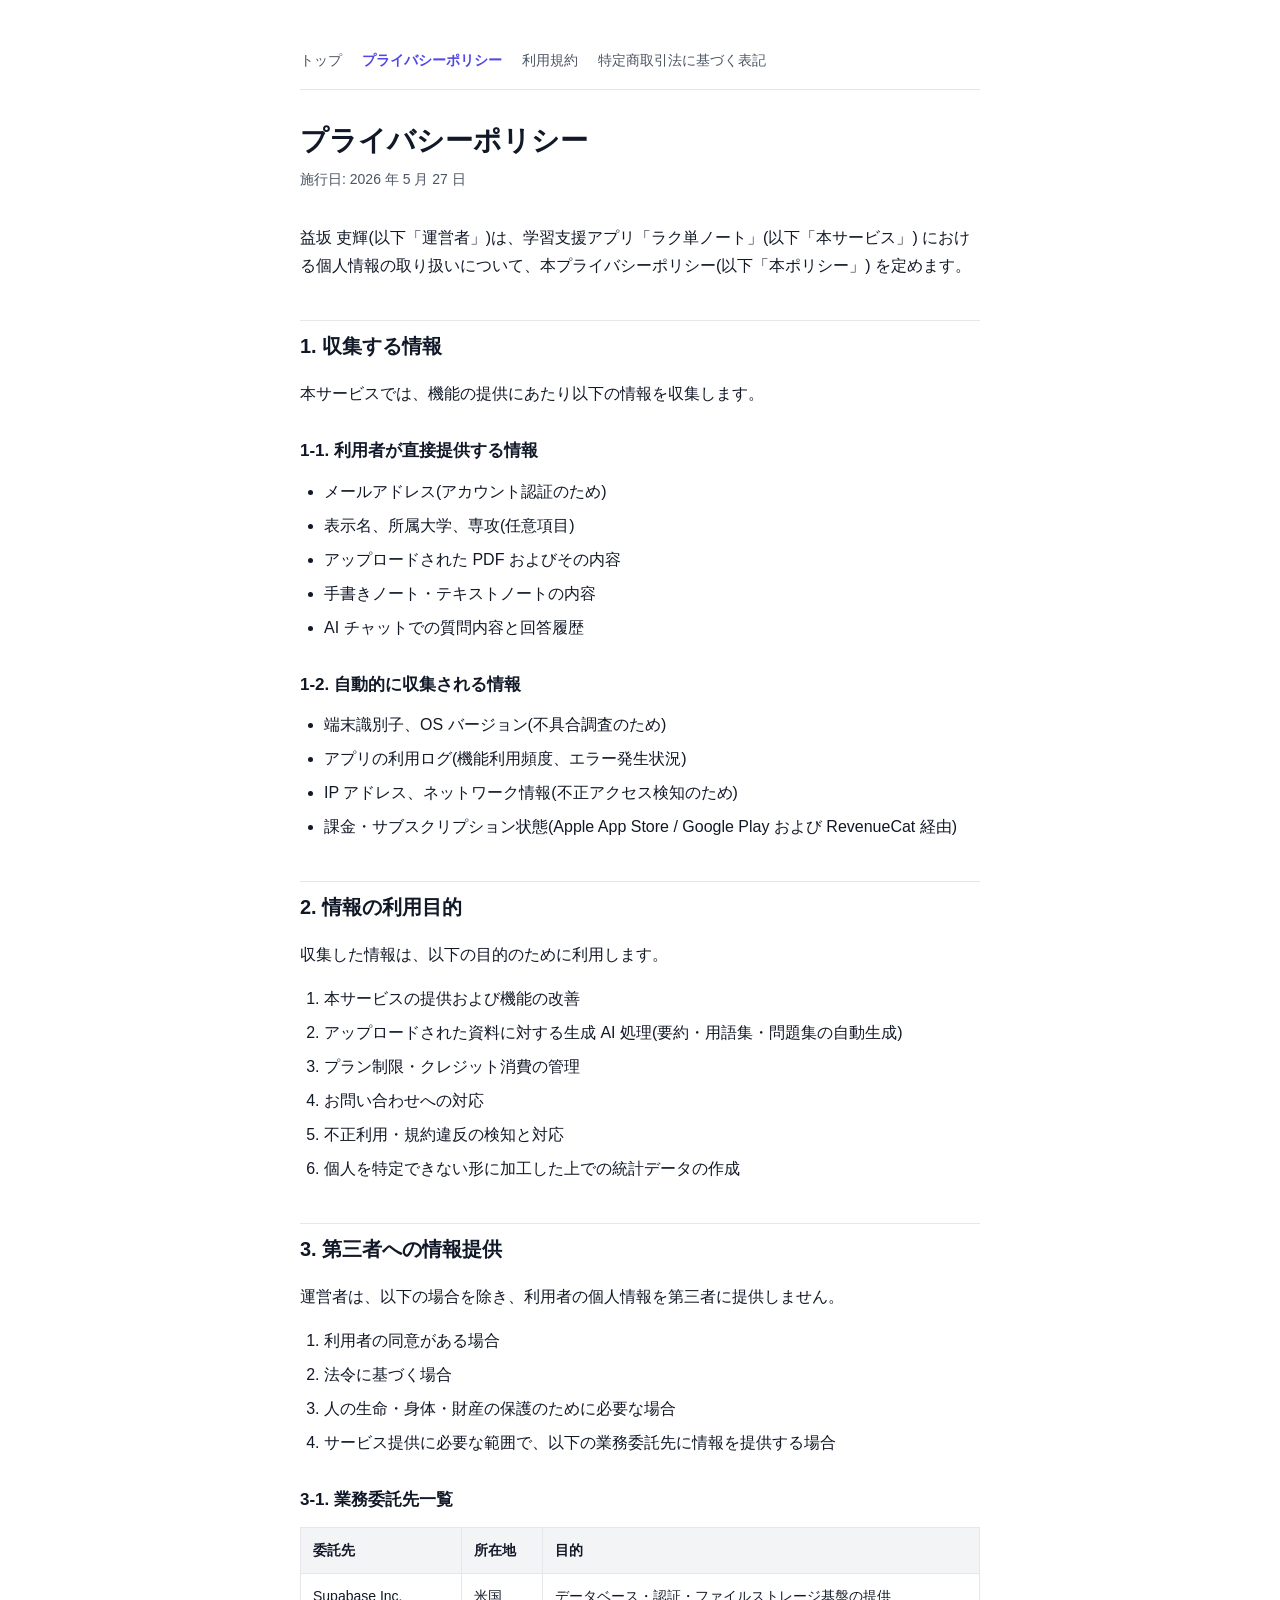
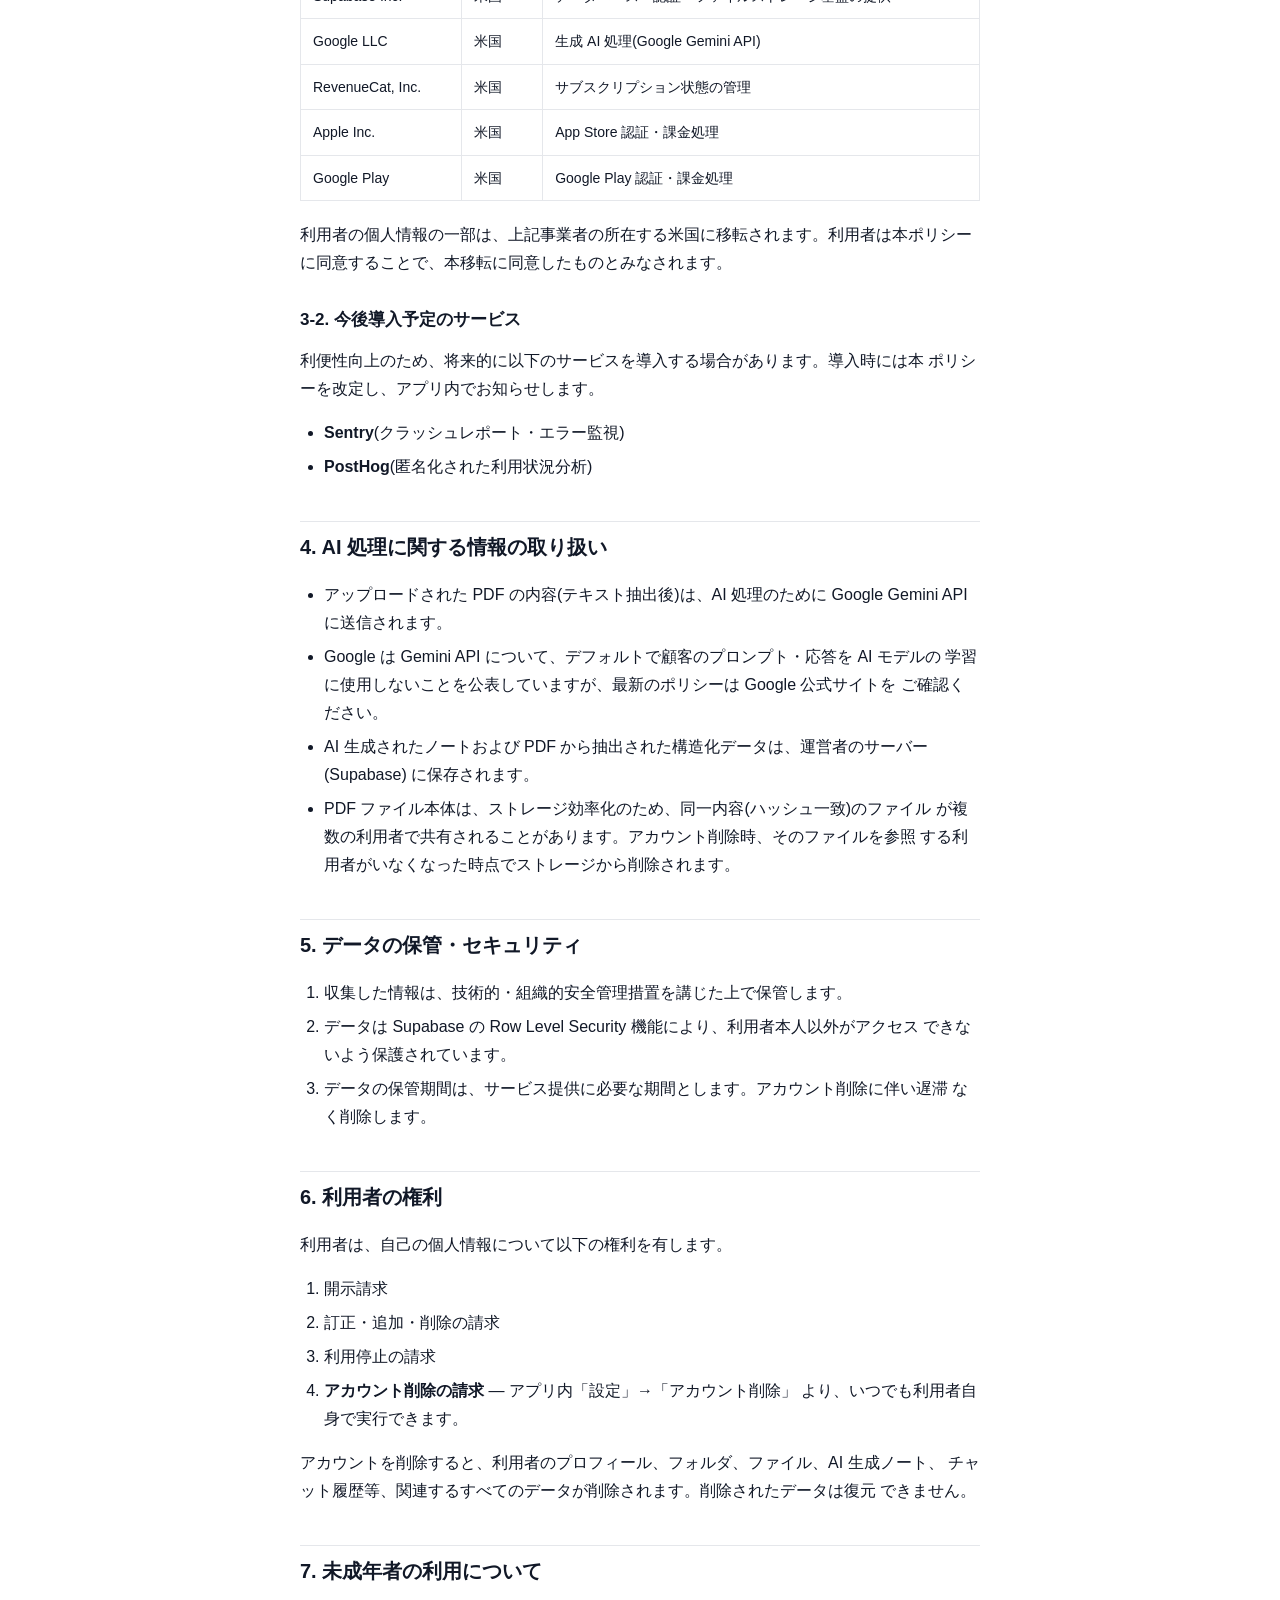
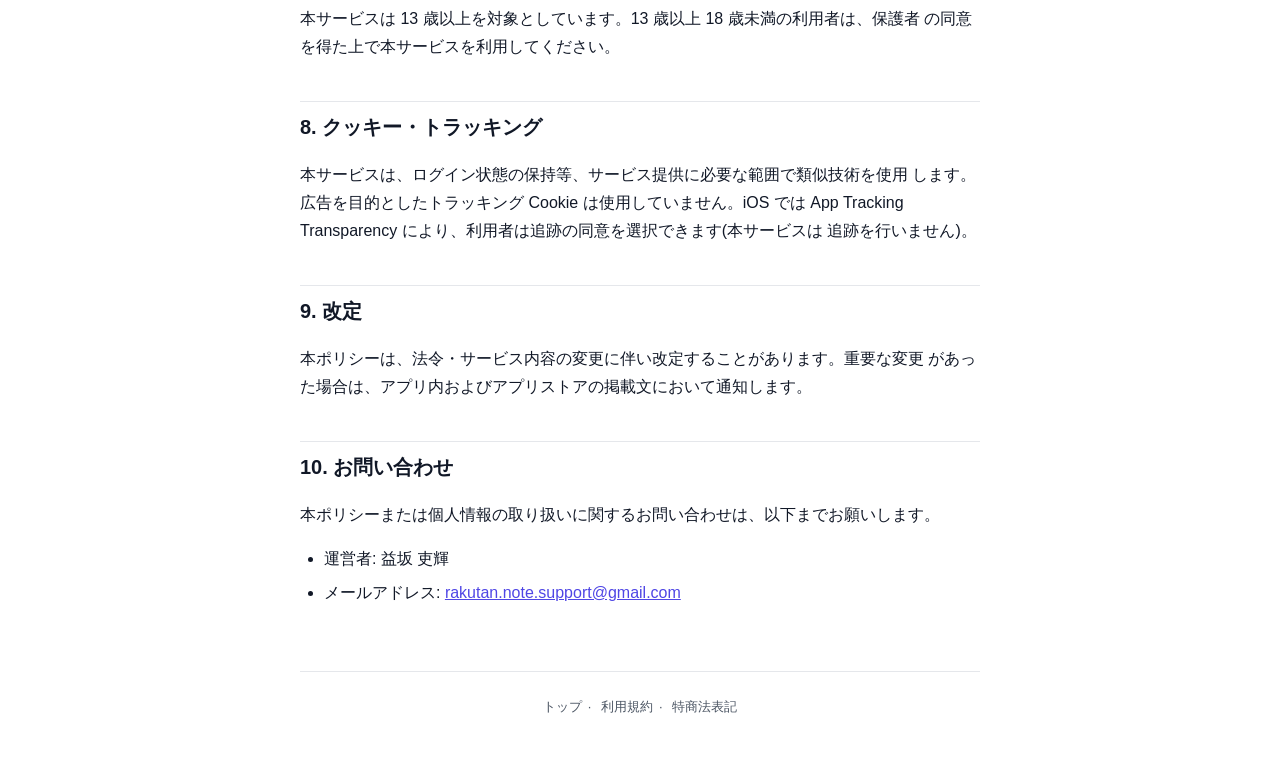
==== privacy.html @ 70a73d8d "Initial legal docs" ====
<!doctype html>
<html lang="ja">
  <head>
    <meta charset="utf-8" />
    <meta name="viewport" content="width=device-width, initial-scale=1" />
    <title>プライバシーポリシー — ラク単ノート</title>
    <link rel="stylesheet" href="./style.css" />
  </head>
  <body>
    <div class="container">
      <header class="site">
        <nav>
          <a href="./index.html">トップ</a>
          <a href="./privacy.html" class="active">プライバシーポリシー</a>
          <a href="./terms.html">利用規約</a>
          <a href="./tokushoho.html">特定商取引法に基づく表記</a>
        </nav>
      </header>

      <h1>プライバシーポリシー</h1>
      <p class="effective-date">施行日: 2026 年 5 月 27 日</p>

      <p>
        益坂 吏輝(以下「運営者」)は、学習支援アプリ「ラク単ノート」(以下「本サービス」)
        における個人情報の取り扱いについて、本プライバシーポリシー(以下「本ポリシー」)
        を定めます。
      </p>

      <h2>1. 収集する情報</h2>

      <p>本サービスでは、機能の提供にあたり以下の情報を収集します。</p>

      <h3>1-1. 利用者が直接提供する情報</h3>

      <ul>
        <li>メールアドレス(アカウント認証のため)</li>
        <li>表示名、所属大学、専攻(任意項目)</li>
        <li>アップロードされた PDF およびその内容</li>
        <li>手書きノート・テキストノートの内容</li>
        <li>AI チャットでの質問内容と回答履歴</li>
      </ul>

      <h3>1-2. 自動的に収集される情報</h3>

      <ul>
        <li>端末識別子、OS バージョン(不具合調査のため)</li>
        <li>アプリの利用ログ(機能利用頻度、エラー発生状況)</li>
        <li>IP アドレス、ネットワーク情報(不正アクセス検知のため)</li>
        <li>課金・サブスクリプション状態(Apple App Store / Google Play および RevenueCat 経由)</li>
      </ul>

      <h2>2. 情報の利用目的</h2>

      <p>収集した情報は、以下の目的のために利用します。</p>

      <ol>
        <li>本サービスの提供および機能の改善</li>
        <li>アップロードされた資料に対する生成 AI 処理(要約・用語集・問題集の自動生成)</li>
        <li>プラン制限・クレジット消費の管理</li>
        <li>お問い合わせへの対応</li>
        <li>不正利用・規約違反の検知と対応</li>
        <li>個人を特定できない形に加工した上での統計データの作成</li>
      </ol>

      <h2>3. 第三者への情報提供</h2>

      <p>運営者は、以下の場合を除き、利用者の個人情報を第三者に提供しません。</p>

      <ol>
        <li>利用者の同意がある場合</li>
        <li>法令に基づく場合</li>
        <li>人の生命・身体・財産の保護のために必要な場合</li>
        <li>サービス提供に必要な範囲で、以下の業務委託先に情報を提供する場合</li>
      </ol>

      <h3>3-1. 業務委託先一覧</h3>

      <table>
        <thead>
          <tr>
            <th>委託先</th>
            <th>所在地</th>
            <th>目的</th>
          </tr>
        </thead>
        <tbody>
          <tr>
            <td>Supabase Inc.</td>
            <td>米国</td>
            <td>データベース・認証・ファイルストレージ基盤の提供</td>
          </tr>
          <tr>
            <td>Google LLC</td>
            <td>米国</td>
            <td>生成 AI 処理(Google Gemini API)</td>
          </tr>
          <tr>
            <td>RevenueCat, Inc.</td>
            <td>米国</td>
            <td>サブスクリプション状態の管理</td>
          </tr>
          <tr>
            <td>Apple Inc.</td>
            <td>米国</td>
            <td>App Store 認証・課金処理</td>
          </tr>
          <tr>
            <td>Google Play</td>
            <td>米国</td>
            <td>Google Play 認証・課金処理</td>
          </tr>
        </tbody>
      </table>

      <p>
        利用者の個人情報の一部は、上記事業者の所在する米国に移転されます。利用者は本ポリシー
        に同意することで、本移転に同意したものとみなされます。
      </p>

      <h3>3-2. 今後導入予定のサービス</h3>

      <p>
        利便性向上のため、将来的に以下のサービスを導入する場合があります。導入時には本
        ポリシーを改定し、アプリ内でお知らせします。
      </p>

      <ul>
        <li><strong>Sentry</strong>(クラッシュレポート・エラー監視)</li>
        <li><strong>PostHog</strong>(匿名化された利用状況分析)</li>
      </ul>

      <h2>4. AI 処理に関する情報の取り扱い</h2>

      <ul>
        <li>
          アップロードされた PDF の内容(テキスト抽出後)は、AI 処理のために Google Gemini
          API に送信されます。
        </li>
        <li>
          Google は Gemini API について、デフォルトで顧客のプロンプト・応答を AI モデルの
          学習に使用しないことを公表していますが、最新のポリシーは Google 公式サイトを
          ご確認ください。
        </li>
        <li>
          AI 生成されたノートおよび PDF から抽出された構造化データは、運営者のサーバー
          (Supabase) に保存されます。
        </li>
        <li>
          PDF ファイル本体は、ストレージ効率化のため、同一内容(ハッシュ一致)のファイル
          が複数の利用者で共有されることがあります。アカウント削除時、そのファイルを参照
          する利用者がいなくなった時点でストレージから削除されます。
        </li>
      </ul>

      <h2>5. データの保管・セキュリティ</h2>

      <ol>
        <li>収集した情報は、技術的・組織的安全管理措置を講じた上で保管します。</li>
        <li>
          データは Supabase の Row Level Security 機能により、利用者本人以外がアクセス
          できないよう保護されています。
        </li>
        <li>
          データの保管期間は、サービス提供に必要な期間とします。アカウント削除に伴い遅滞
          なく削除します。
        </li>
      </ol>

      <h2>6. 利用者の権利</h2>

      <p>利用者は、自己の個人情報について以下の権利を有します。</p>

      <ol>
        <li>開示請求</li>
        <li>訂正・追加・削除の請求</li>
        <li>利用停止の請求</li>
        <li>
          <strong>アカウント削除の請求</strong> — アプリ内「設定」→「アカウント削除」
          より、いつでも利用者自身で実行できます。
        </li>
      </ol>

      <p>
        アカウントを削除すると、利用者のプロフィール、フォルダ、ファイル、AI 生成ノート、
        チャット履歴等、関連するすべてのデータが削除されます。削除されたデータは復元
        できません。
      </p>

      <h2>7. 未成年者の利用について</h2>

      <p>
        本サービスは 13 歳以上を対象としています。13 歳以上 18 歳未満の利用者は、保護者
        の同意を得た上で本サービスを利用してください。
      </p>

      <h2>8. クッキー・トラッキング</h2>

      <p>
        本サービスは、ログイン状態の保持等、サービス提供に必要な範囲で類似技術を使用
        します。広告を目的としたトラッキング Cookie は使用していません。iOS では App
        Tracking Transparency により、利用者は追跡の同意を選択できます(本サービスは
        追跡を行いません)。
      </p>

      <h2>9. 改定</h2>

      <p>
        本ポリシーは、法令・サービス内容の変更に伴い改定することがあります。重要な変更
        があった場合は、アプリ内およびアプリストアの掲載文において通知します。
      </p>

      <h2>10. お問い合わせ</h2>

      <p>本ポリシーまたは個人情報の取り扱いに関するお問い合わせは、以下までお願いします。</p>

      <ul>
        <li>運営者: 益坂 吏輝</li>
        <li>メールアドレス: <a href="mailto:rakutan.note.support@gmail.com">rakutan.note.support@gmail.com</a></li>
      </ul>

      <footer class="site">
        <a href="./index.html">トップ</a>·
        <a href="./terms.html">利用規約</a>·
        <a href="./tokushoho.html">特商法表記</a>
      </footer>
    </div>
  </body>
</html>
---- style.css ----
/* Shared style for legal pages (privacy / terms / tokushoho).
 * Plain, readable, no JS, no external fonts. Tested on iOS Safari +
 * Chrome Android. Stays legible at 320px width. */

:root {
  --text: #111827;
  --text-muted: #4b5563;
  --bg: #ffffff;
  --border: #e5e7eb;
  --accent: #4f46e5;
  --code-bg: #f3f4f6;
}

@media (prefers-color-scheme: dark) {
  :root {
    --text: #e5e7eb;
    --text-muted: #9ca3af;
    --bg: #0f172a;
    --border: #1f2937;
    --accent: #818cf8;
    --code-bg: #1f2937;
  }
}

* { box-sizing: border-box; }

html { -webkit-text-size-adjust: 100%; }

body {
  margin: 0;
  padding: 0;
  font-family: -apple-system, BlinkMacSystemFont, 'Hiragino Sans',
    'Hiragino Kaku Gothic ProN', 'Noto Sans JP', 'Yu Gothic UI', Meiryo,
    sans-serif;
  font-size: 16px;
  line-height: 1.75;
  color: var(--text);
  background: var(--bg);
}

.container {
  max-width: 720px;
  margin: 0 auto;
  padding: 32px 20px 64px;
}

header.site {
  border-bottom: 1px solid var(--border);
  padding: 16px 0;
  margin-bottom: 32px;
}

header.site nav {
  display: flex;
  flex-wrap: wrap;
  gap: 12px 20px;
  font-size: 14px;
}

header.site a {
  color: var(--text-muted);
  text-decoration: none;
}

header.site a:hover { color: var(--accent); }

header.site a.active { color: var(--accent); font-weight: 600; }

h1 {
  font-size: 28px;
  font-weight: 700;
  margin: 0 0 8px;
  line-height: 1.35;
}

.effective-date {
  color: var(--text-muted);
  font-size: 14px;
  margin: 0 0 32px;
}

h2 {
  font-size: 20px;
  font-weight: 700;
  margin: 40px 0 16px;
  padding-top: 8px;
  border-top: 1px solid var(--border);
}

h3 {
  font-size: 17px;
  font-weight: 600;
  margin: 28px 0 12px;
}

p { margin: 0 0 16px; }

ul, ol {
  margin: 0 0 16px;
  padding-left: 1.5em;
}

li { margin: 0 0 6px; }

li ul, li ol { margin-top: 6px; }

strong { font-weight: 700; }

a { color: var(--accent); }

table {
  width: 100%;
  border-collapse: collapse;
  margin: 0 0 20px;
  font-size: 14px;
}

th, td {
  padding: 10px 12px;
  border: 1px solid var(--border);
  text-align: left;
}

th {
  background: var(--code-bg);
  font-weight: 600;
}

footer.site {
  margin-top: 64px;
  padding-top: 24px;
  border-top: 1px solid var(--border);
  color: var(--text-muted);
  font-size: 13px;
  text-align: center;
}

footer.site a {
  color: var(--text-muted);
  text-decoration: none;
  margin: 0 6px;
}

footer.site a:hover { color: var(--accent); }
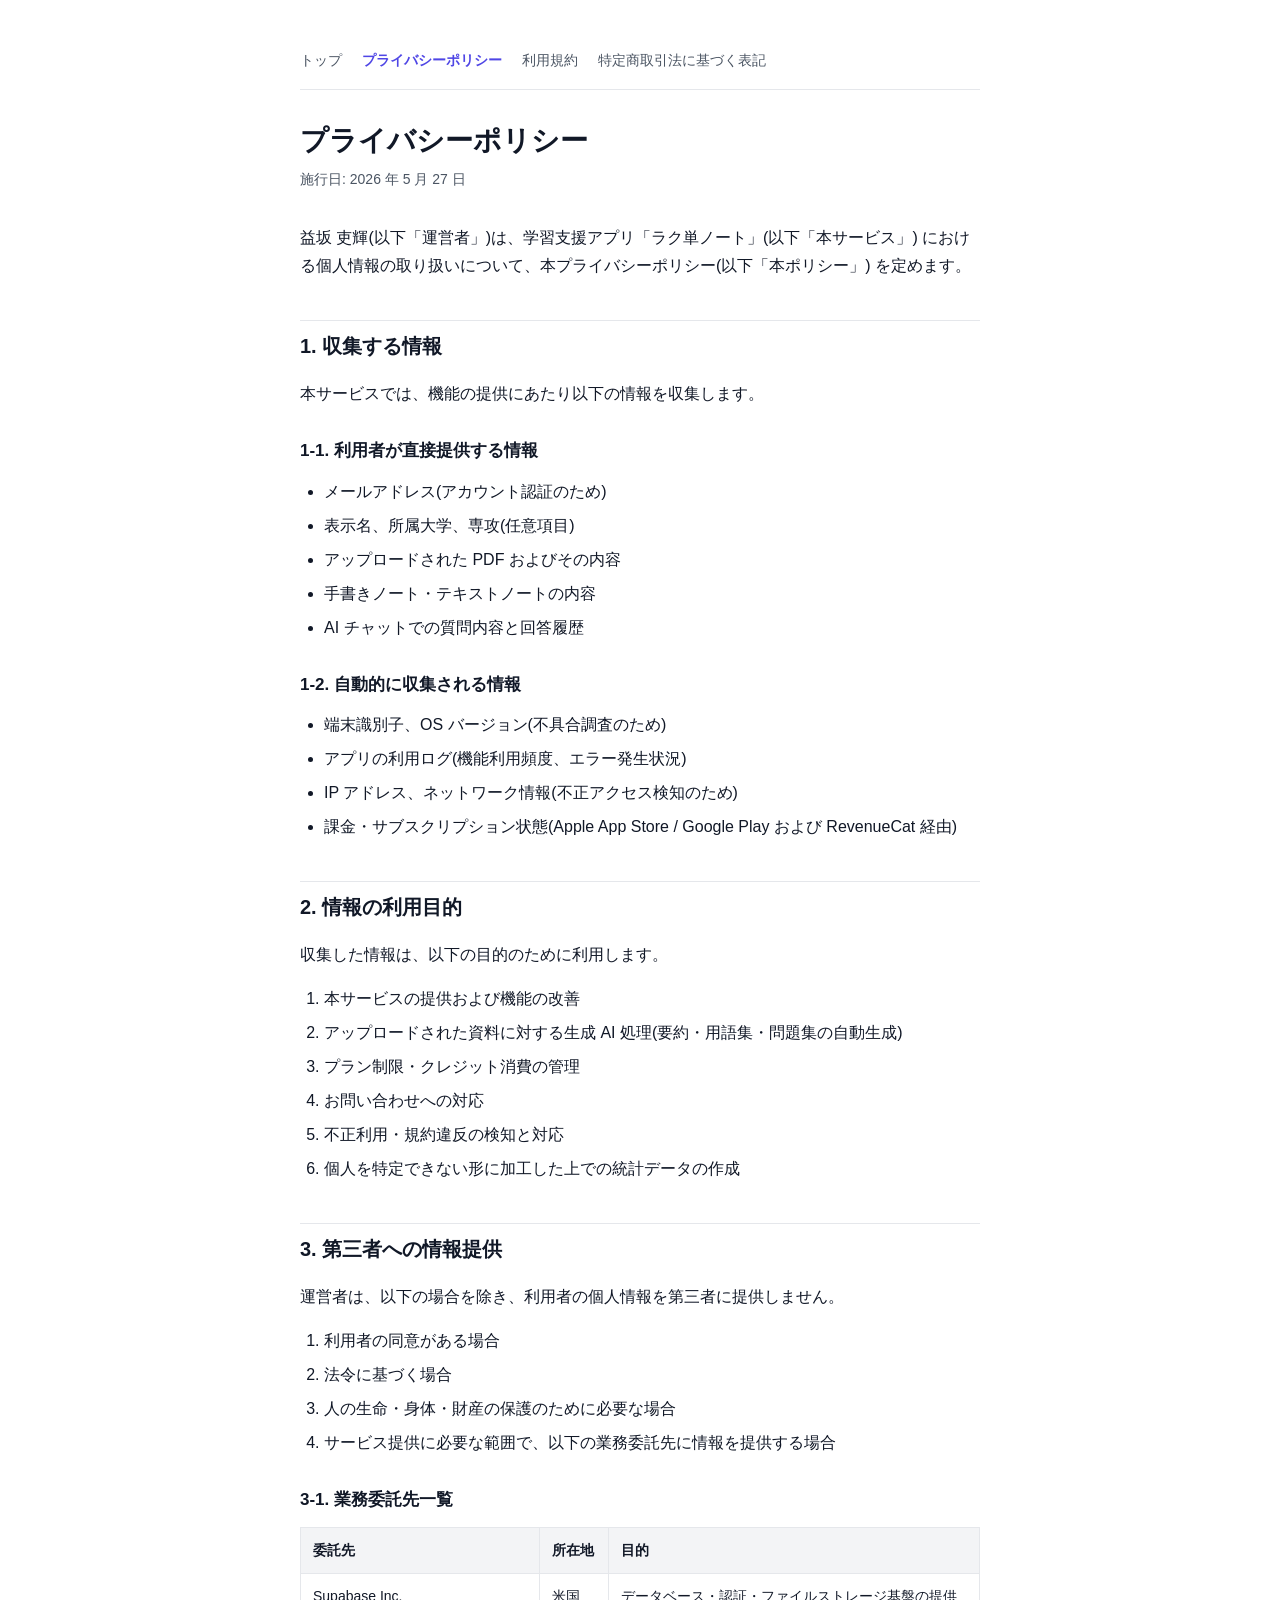
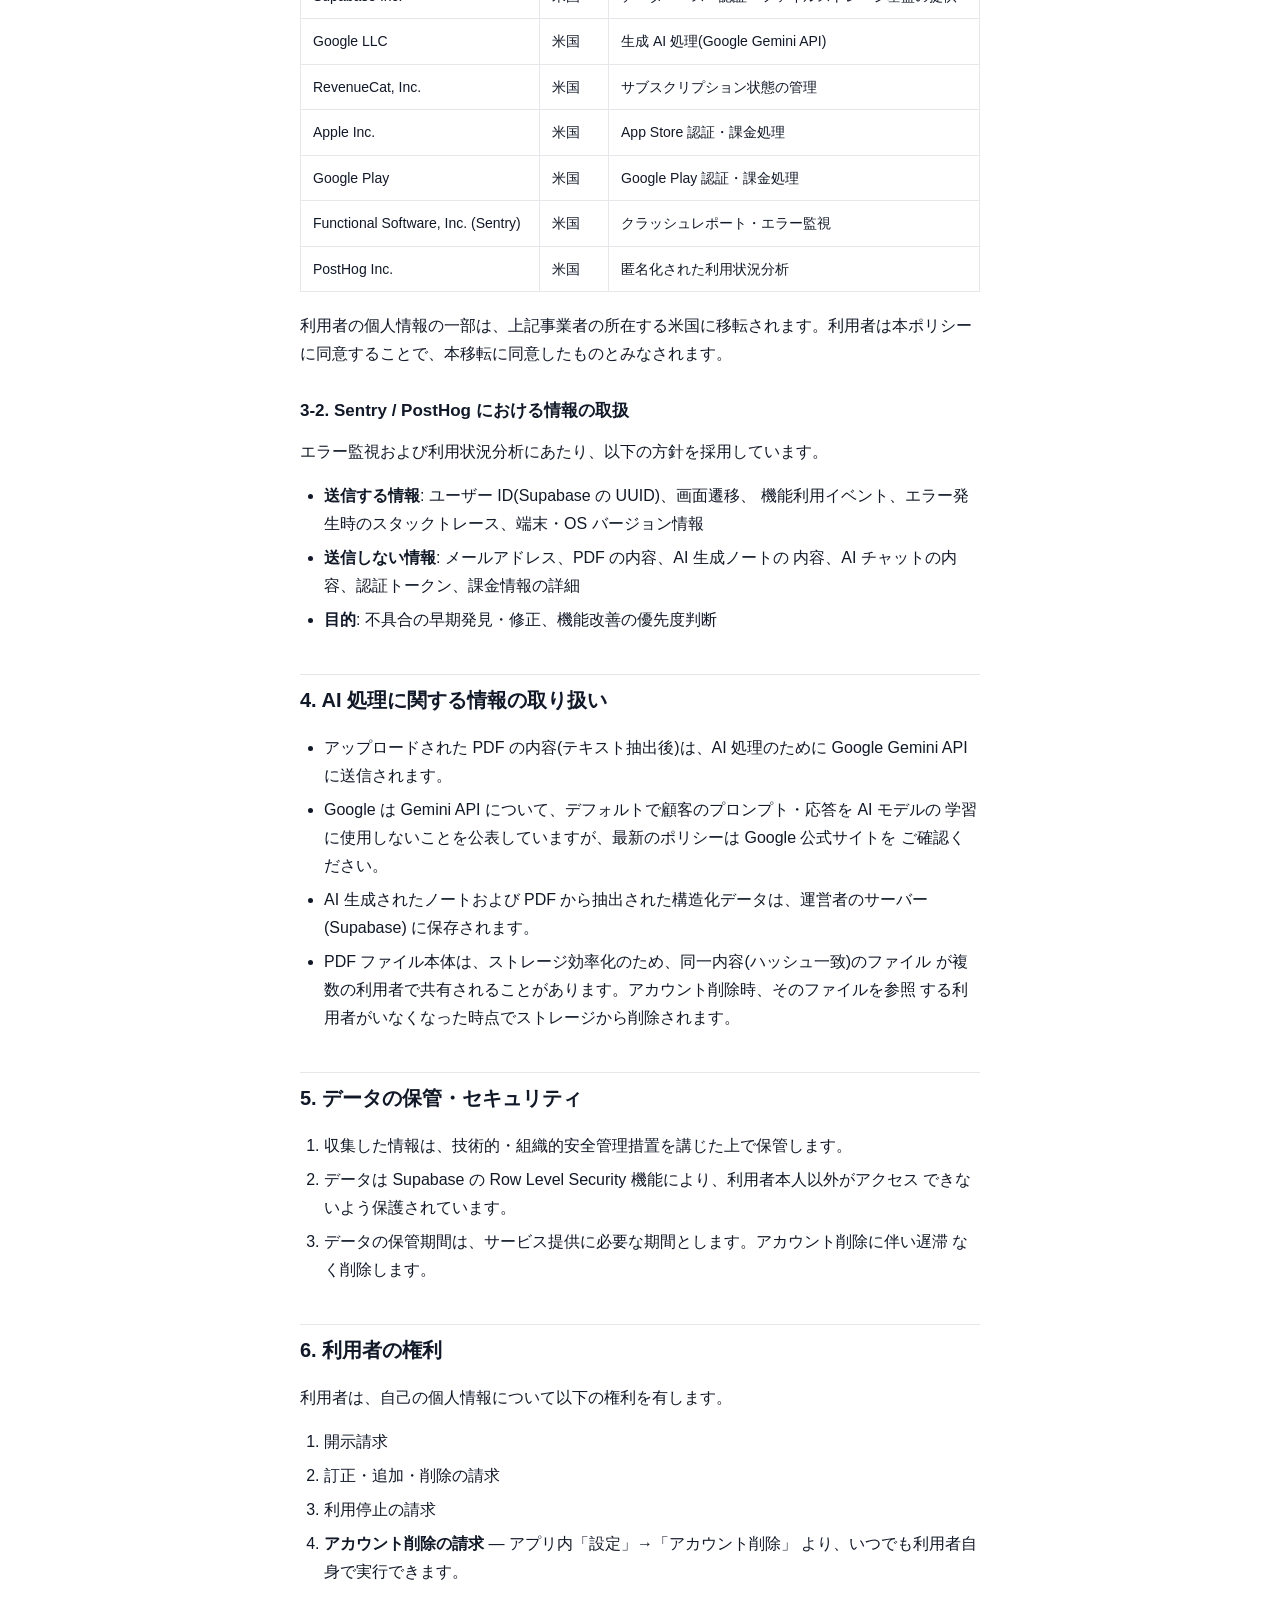
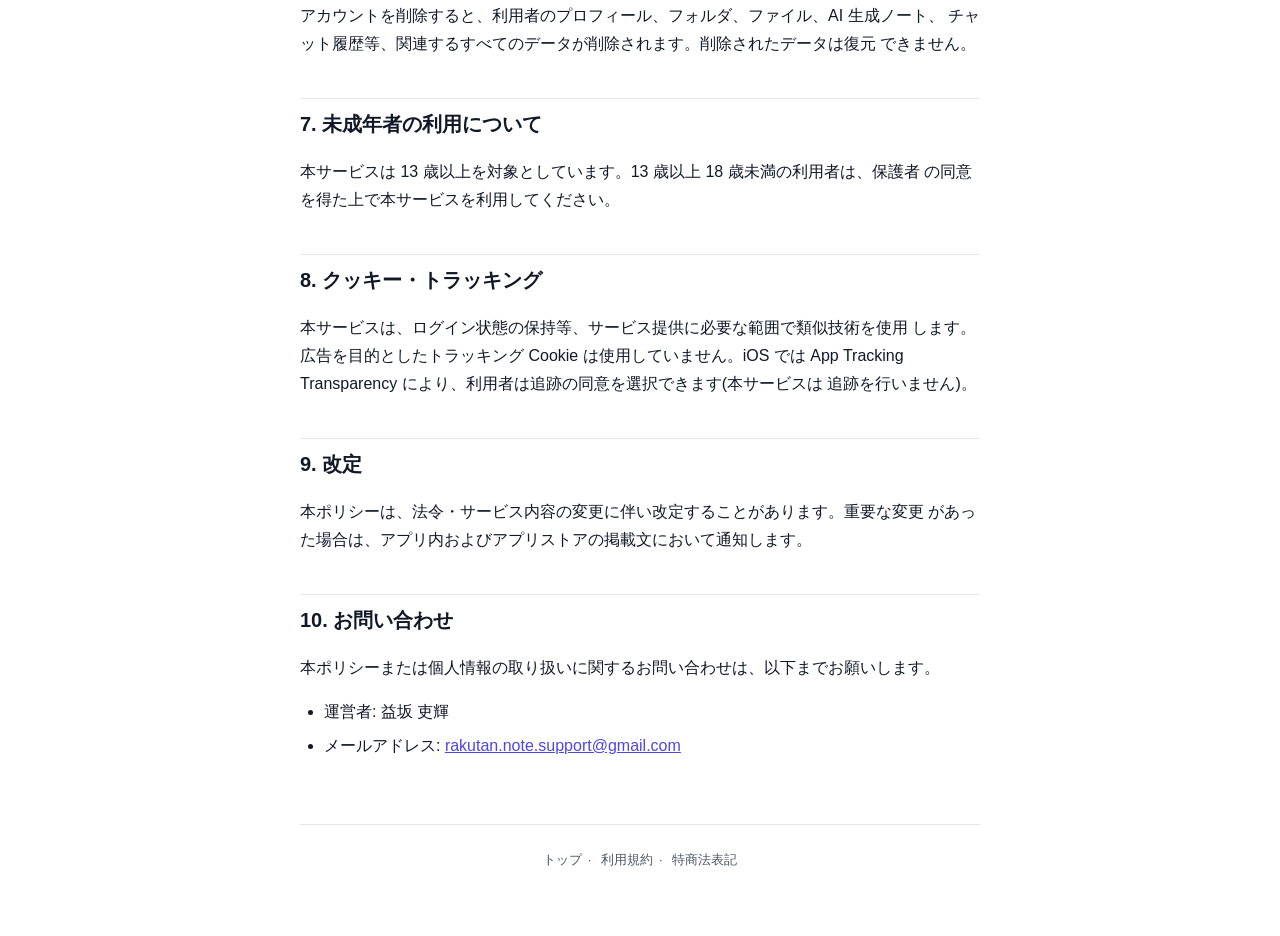
==== commit 1fbf92f6: "Update privacy policy: Sentry/PostHog now active" ====
--- a/privacy.html
+++ b/privacy.html
@@ -109,6 +109,16 @@
             <td>米国</td>
             <td>Google Play 認証・課金処理</td>
           </tr>
+          <tr>
+            <td>Functional Software, Inc. (Sentry)</td>
+            <td>米国</td>
+            <td>クラッシュレポート・エラー監視</td>
+          </tr>
+          <tr>
+            <td>PostHog Inc.</td>
+            <td>米国</td>
+            <td>匿名化された利用状況分析</td>
+          </tr>
         </tbody>
       </table>
 
@@ -117,16 +127,22 @@
         に同意することで、本移転に同意したものとみなされます。
       </p>
 
-      <h3>3-2. 今後導入予定のサービス</h3>
-
-      <p>
-        利便性向上のため、将来的に以下のサービスを導入する場合があります。導入時には本
-        ポリシーを改定し、アプリ内でお知らせします。
-      </p>
-
-      <ul>
-        <li><strong>Sentry</strong>(クラッシュレポート・エラー監視)</li>
-        <li><strong>PostHog</strong>(匿名化された利用状況分析)</li>
+      <h3>3-2. Sentry / PostHog における情報の取扱</h3>
+
+      <p>エラー監視および利用状況分析にあたり、以下の方針を採用しています。</p>
+
+      <ul>
+        <li>
+          <strong>送信する情報</strong>: ユーザー ID(Supabase の UUID)、画面遷移、
+          機能利用イベント、エラー発生時のスタックトレース、端末・OS バージョン情報
+        </li>
+        <li>
+          <strong>送信しない情報</strong>: メールアドレス、PDF の内容、AI 生成ノートの
+          内容、AI チャットの内容、認証トークン、課金情報の詳細
+        </li>
+        <li>
+          <strong>目的</strong>: 不具合の早期発見・修正、機能改善の優先度判断
+        </li>
       </ul>
 
       <h2>4. AI 処理に関する情報の取り扱い</h2>
